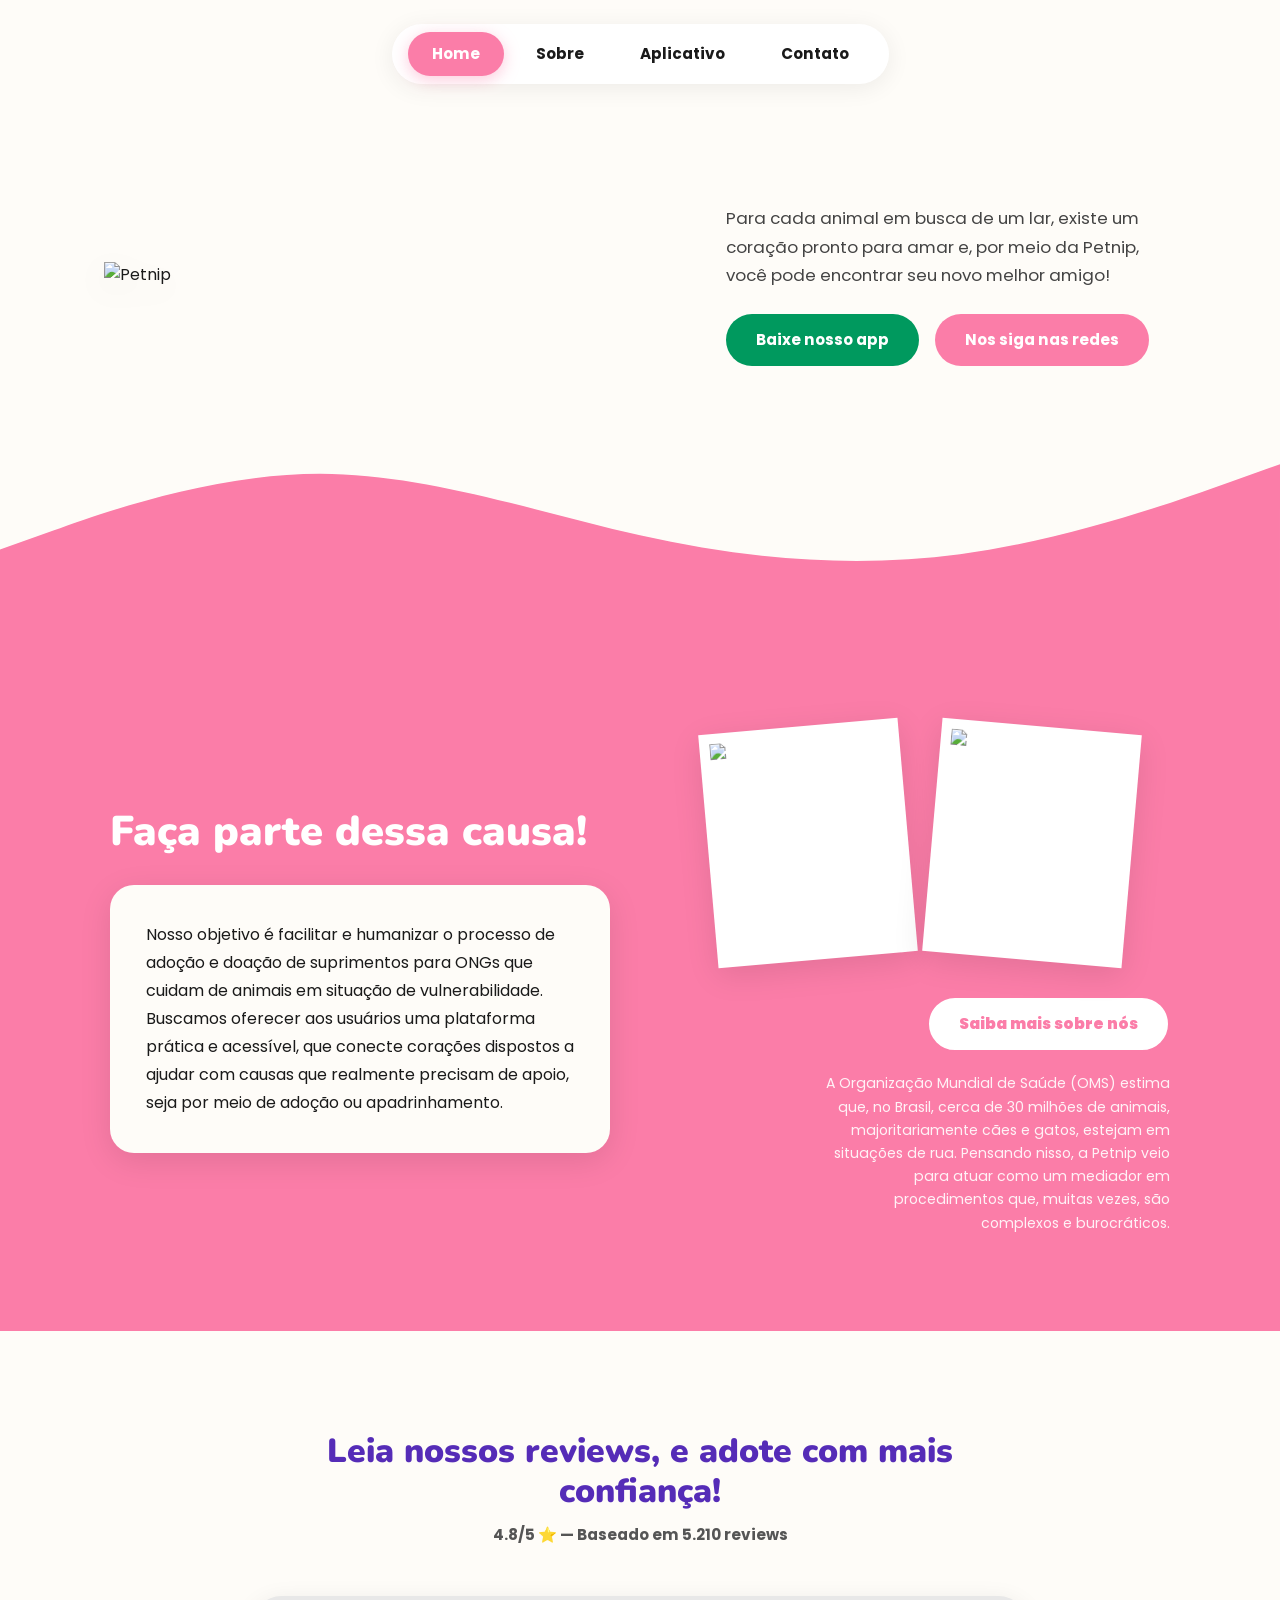
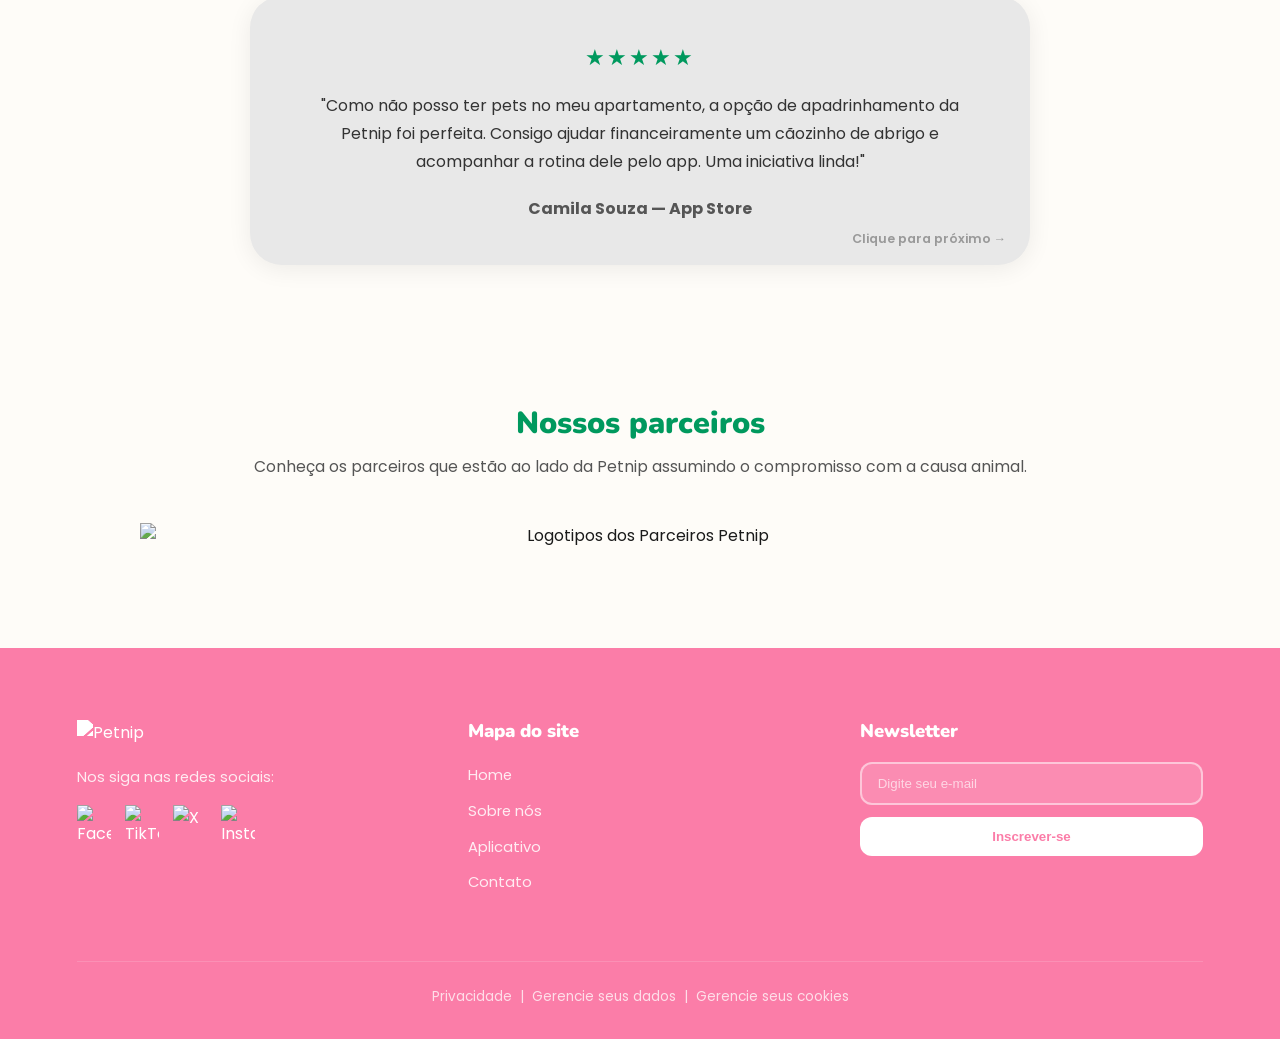
==== index.html @ f579c667 "Update index.html" ====
<!DOCTYPE html>
<html lang="pt-br">
<head>
    <meta charset="UTF-8">
    <meta name="viewport" content="width=device-width, initial-scale=1.0">
    <title>Petnip - Adoção & Apadrinhamento</title>
    <link rel="preconnect" href="https://fonts.googleapis.com">
    <link rel="preconnect" href="https://fonts.gstatic.com" crossorigin>
    <link href="https://fonts.googleapis.com/css2?family=Nunito:wght@400;700;900&family=Poppins:wght@300;400;600&display=swap" rel="stylesheet">
    <style>
        /* ===========================
           VARIÁVEIS E RESET
        =========================== */
        :root {
            --roxo: #552cb7;
            --rosa: #fb7da8;
            --amarelo: #ffc567;
            --azul: #058cd7;
            --verde: #00995e;
            --vermelho: #fd5a46;
            --off-white: #fefcf8; 
            --preto: #1a1a1a;
            --bege: #f5ede1;
            --card-cinza: #e8e8e8;

            --shadow-soft: 0 4px 24px rgba(0,0,0,0.07);
            --shadow-card: 0 8px 32px rgba(0,0,0,0.10);
            --shadow-hover: 0 16px 48px rgba(0,0,0,0.14);
            --shadow-plan: 0 8px 40px rgba(0,0,0,0.13);

            --transition: 0.3s cubic-bezier(0.4, 0, 0.2, 1);
        }

        *, *::before, *::after {
            margin: 0;
            padding: 0;
            box-sizing: border-box;
        }

        html { scroll-behavior: smooth; }

        body {
            font-family: 'Poppins', sans-serif;
            background-color: var(--off-white);
            color: var(--preto);
            overflow-x: hidden;
            line-height: 1.6;
        }

        h1, h2, h3 {
            font-family: 'Nunito', sans-serif;
            font-weight: 900;
            line-height: 1.2;
        }

        img { max-width: 100%; height: auto; }

        /* ===========================
           HEADER & NAVEGAÇÃO
        =========================== */
        header {
            background-color: transparent; 
            padding: 24px 24px;
            position: absolute; 
            width: 100%;
            top: 0;
            z-index: 1000;
        }

        nav {
            display: flex;
            justify-content: center;
            align-items: center;
            gap: 8px;
            flex-wrap: wrap;
            background: white;
            width: max-content;
            margin: 0 auto;
            padding: 8px 16px;
            border-radius: 50px;
            box-shadow: var(--shadow-soft);
        }

        nav a {
            text-decoration: none;
            color: var(--preto);
            font-weight: 700;
            font-size: 0.95rem;
            padding: 10px 24px;
            border-radius: 50px;
            transition: var(--transition);
        }

        nav a:hover {
            color: var(--rosa);
        }

        nav a.active {
            background-color: var(--rosa);
            color: white;
            box-shadow: 0 4px 16px rgba(251, 125, 168, 0.4);
        }

        /* ===========================
           TRANSIÇÕES DE PÁGINA (SPA)
        =========================== */
        section { display: none; opacity: 0; transform: translateY(14px); }
        section.active-page { display: block; animation: pageEnter 0.45s cubic-bezier(0.4, 0, 0.2, 1) forwards; }

        @keyframes pageEnter {
            from { opacity: 0; transform: translateY(14px); }
            to { opacity: 1; transform: translateY(0); }
        }

        /* ===========================
           BOTÕES
        =========================== */
        .btn {
            display: inline-flex;
            align-items: center;
            justify-content: center;
            padding: 14px 30px;
            border-radius: 50px;
            border: none;
            cursor: pointer;
            font-weight: 700;
            font-size: 0.95rem;
            transition: var(--transition);
            text-decoration: none;
            white-space: nowrap;
        }

        .btn-green { background-color: var(--verde); color: white; }
        .btn-green:hover { background-color: #007a4c; transform: translateY(-2px); box-shadow: 0 8px 20px rgba(0, 153, 94, 0.3); }

        .btn-pink { background-color: var(--rosa); color: white; }
        .btn-pink:hover { background-color: #f96899; transform: translateY(-2px); box-shadow: 0 8px 20px rgba(251, 125, 168, 0.3); }

        .btn-white { background-color: white; color: var(--rosa); border: 2px solid var(--rosa); }
        .btn-white:hover { background-color: var(--rosa); color: white; transform: translateY(-2px); box-shadow: 0 8px 20px rgba(251, 125, 168, 0.3); }

        /* ===========================
           HOME — HERO (NOVO LAYOUT)
        =========================== */
        .hero-home {
            background-color: var(--off-white);
            position: relative;
            padding-top: 160px; 
            min-height: 70vh; 
            padding-bottom: 220px; /* Respiro gigante para a onda não encostar no logo */
            display: flex;
            flex-direction: column;
            justify-content: center; /* Centraliza o conteúdo verticalmente */
            overflow: hidden;
        }

        .hero-container {
            max-width: 1200px;
            margin: 0 auto;
            padding: 0 5%;
            width: 100%;
            position: relative;
            z-index: 2;
        }

        .hero-top-split {
            display: flex;
            justify-content: space-between;
            align-items: center;
            gap: 40px;
            margin-bottom: 20px;
        }

        .hero-logo-large {
            width: 50%;
            max-width: 550px;
            filter: drop-shadow(0 10px 15px rgba(0,0,0,0.05));
        }

        .hero-text-box {
            width: 45%;
            max-width: 450px;
            padding-top: 20px;
        }

        .hero-text-box p {
            font-size: 1.05rem;
            margin-bottom: 24px;
            color: #444;
            line-height: 1.7;
            font-weight: 400;
        }

        .hero-btn-group {
            display: flex;
            gap: 16px;
            flex-wrap: wrap;
        }

        /* Onda Base Rosa ajustada */
        .hero-bottom-wave {
            position: absolute;
            bottom: -5px; /* Puxa um pouquinho pra baixo pra evitar linha branca */
            left: 0;
            width: 100%;
            height: 200px; /* Mais baixa que antes */
            background-image: url("data:image/svg+xml,%3Csvg viewBox='0 0 1440 320' xmlns='http://www.w3.org/2000/svg'%3E%3Cpath fill='%23fb7da8' d='M0,224L60,202.7C120,181,240,139,360,138.7C480,139,600,181,720,208C840,235,960,245,1080,229.3C1200,213,1320,171,1380,149.3L1440,128L1440,320L1380,320C1320,320,1200,320,1080,320C960,320,840,320,720,320C600,320,480,320,360,320C240,320,120,320,60,320L0,320Z'/%3E%3C/svg%3E");
            background-size: cover;
            background-position: center bottom;
            background-repeat: no-repeat;
            z-index: 1;
        }

        /* ===========================
           HOME — CAUSA
        =========================== */
        .cause {
            background-color: var(--rosa);
            padding: 96px 6%;
            display: flex;
            justify-content: center;
            gap: 60px;
            align-items: center;
            color: white;
            position: relative;
            z-index: 10;
        }
        .cause-content { flex: 1; max-width: 500px; }
        .cause h2 { font-size: 2.6rem; margin-bottom: 28px; }
        .mission-card { background-color: var(--off-white); color: var(--preto); padding: 36px; border-radius: 24px; box-shadow: var(--shadow-card); line-height: 1.75; transition: var(--transition); }
        .mission-card:hover { box-shadow: var(--shadow-hover); transform: translateY(-3px); }
        .cause-right { flex: 1; max-width: 500px; display: flex; flex-direction: column; align-items: center; gap: 36px; }
        .polaroid-gallery { display: flex; gap: 24px; }
        .polaroid { background: white; padding: 10px 10px 44px 10px; box-shadow: var(--shadow-card); transition: var(--transition); }
        .polaroid img { width: 180px; height: 180px; object-fit: cover; display: block; }
        .polaroid:nth-child(1) { transform: rotate(-5deg); }
        .polaroid:nth-child(2) { transform: rotate(5deg); }
        .polaroid:hover { box-shadow: var(--shadow-hover); z-index: 2; }
        .polaroid:nth-child(1):hover { transform: rotate(-2deg) scale(1.04); }
        .polaroid:nth-child(2):hover { transform: rotate(2deg) scale(1.04); }
        .cause-cta-area { text-align: right; width: 100%; }
        .cause-cta-area p { margin-top: 20px; font-size: 0.88rem; max-width: 350px; margin-left: auto; opacity: 0.9; line-height: 1.65; }
        .transition-bar { width: 100%; display: block; line-height: 0; background-color: var(--off-white); }

        /* ===========================
           HOME — REVIEWS & PARCEIROS
        =========================== */
        .reviews { background-color: var(--off-white); padding: 100px 6%; text-align: center; }
        .reviews h2 { color: var(--roxo); font-size: 2.1rem; max-width: 700px; margin: 0 auto; }
        .reviews .rating { font-weight: 700; margin-top: 12px; color: #555; font-size: 0.95rem; }
        .review-card { background-color: var(--card-cinza); max-width: 780px; margin: 48px auto 0; padding: 44px; border-radius: 32px; cursor: pointer; transition: var(--transition); box-shadow: var(--shadow-soft); position: relative; overflow: hidden; }
        .review-card::after { content: 'Clique para próximo →'; position: absolute; bottom: 16px; right: 24px; font-size: 0.78rem; color: #999; font-weight: 600; }
        .review-card:hover { transform: scale(1.025) translateY(-4px); box-shadow: var(--shadow-hover); background-color: #e0e0e0; }
        .stars { color: var(--verde); font-size: 1.4rem; margin-bottom: 16px; letter-spacing: 2px; }
        #review-text { font-size: 1rem; line-height: 1.75; color: #333; transition: opacity 0.3s ease; }
        #review-text.fade { opacity: 0; }
        
        .partners { background-color: var(--off-white); padding: 40px 6% 100px; max-width: 1200px; margin: 0 auto; text-align: center; }
        .partners h2 { color: var(--verde); margin-bottom: 12px; font-size: 1.9rem; }
        .partners > p { margin-bottom: 44px; color: #555; font-size: 0.98rem; }
        .partners img { width: 100%; max-width: 1000px; display: block; margin: 0 auto; filter: grayscale(20%); transition: var(--transition); }
        .partners img:hover { filter: grayscale(0%); }

        /* ===========================
           SOBRE NÓS
        =========================== */
        .sobre-hero { display: flex; min-height: 60vh; padding-top: 80px; }
        .sobre-left { flex: 1; background-color: var(--bege); display: flex; align-items: flex-end; justify-content: center; overflow: hidden; }
        .sobre-left img { width: 80%; max-width: 420px; display: block; transition: transform 0.6s var(--transition); filter: drop-shadow(0 15px 25px rgba(0,0,0,0.1)); }
        .sobre-left:hover img { transform: scale(1.03) translateY(-6px); }
        .sobre-right { flex: 1; background-color: var(--azul); color: white; padding: 80px 6%; display: flex; flex-direction: column; justify-content: center; gap: 20px; }
        .sobre-right .breadcrumb { font-size: 0.85rem; opacity: 0.75; letter-spacing: 0.04em; }
        .sobre-right h2 { font-size: 2.8rem; }
        .sobre-right p { font-size: 1rem; line-height: 1.75; opacity: 0.92; max-width: 500px; }
        .transition-pink-bar { background-color: var(--rosa); color: white; text-align: center; padding: 24px 20px; font-weight: 700; font-size: 1.15rem; }

        .plans-section { padding: 96px 6%; text-align: center; background-color: var(--off-white); }
        .plans-section h2 { color: var(--rosa); font-size: 2.5rem; margin-bottom: 16px; }
        .plans-section > p { max-width: 600px; margin: 0 auto 56px; color: #555; line-height: 1.7; }
        .plans-grid { display: flex; justify-content: center; gap: 24px; flex-wrap: wrap; }
        .plan-card { flex: 1; min-width: 280px; max-width: 340px; padding: 44px 32px; border-radius: 24px; color: white; text-align: left; box-shadow: var(--shadow-plan); transition: var(--transition); position: relative; overflow: hidden; }
        .plan-card::before { content: ''; position: absolute; top: -40px; right: -40px; width: 120px; height: 120px; border-radius: 50%; background: rgba(255,255,255,0.1); }
        .plan-card:hover { transform: translateY(-8px) scale(1.02); box-shadow: 0 20px 60px rgba(0,0,0,0.18); }
        .plan-card h3 { font-size: 1.7rem; margin-bottom: 16px; }
        .plan-card .price { font-size: 2.2rem; font-weight: 900; margin-bottom: 24px; }
        .plan-card .price small { font-size: 1rem; font-weight: 400; opacity: 0.8; }
        .plan-card ul { list-style: none; display: flex; flex-direction: column; gap: 10px; }
        .plan-card ul li { position: relative; padding-left: 20px; font-size: 0.93rem; opacity: 0.95; }
        .plan-card ul li::before { content: '•'; position: absolute; left: 0; font-size: 1.2rem; }
        .card-verde { background-color: var(--verde); } .card-rosa { background-color: var(--rosa); } .card-azul { background-color: var(--azul); }

        .app-section { background-color: var(--azul); padding: 100px 6%; display: flex; align-items: center; justify-content: center; gap: 60px; color: white; }
        .app-mockup { width: 38%; max-width: 380px; transition: var(--transition); }
        .app-mockup:hover { transform: scale(1.03) translateY(-6px); }
        .app-content { max-width: 500px; }
        .app-content h2 { font-size: 3.2rem; margin-bottom: 8px; }
        .app-content h3 { font-size: 1.8rem; margin-bottom: 24px; opacity: 0.9; }
        .app-content p { line-height: 1.75; opacity: 0.9; font-size: 0.97rem; }

        /* ===========================
           APLICATIVO 
        =========================== */
        .app-page-hero { position: relative; height: 60vh; padding-top: 80px; background-size: cover; background-position: center; display: flex; align-items: center; justify-content: flex-end; padding-right: 8%; overflow: hidden; }
        .app-page-hero::before { content: ''; position: absolute; inset: 0; background: linear-gradient(to left, rgba(0,0,0,0.55) 0%, rgba(0,0,0,0.1) 60%, transparent 100%); }
        .app-hero-overlay { color: white; max-width: 480px; text-align: right; position: relative; z-index: 2; }
        .app-hero-overlay h2 { font-size: 2.8rem; margin-bottom: 16px; text-shadow: 0 2px 12px rgba(0,0,0,0.3); }
        .app-hero-overlay p { line-height: 1.7; opacity: 0.95; font-size: 0.97rem; }
        .app-wave-transition { width: 100%; height: 90px; background-color: var(--verde); clip-path: ellipse(70% 100% at 50% 100%); margin-top: -88px; position: relative; z-index: 5; }
        
        .download-section { background-color: var(--verde); padding: 80px 6% 100px; color: white; }
        .download-content { max-width: 1200px; margin: 0 auto; }
        .download-content h2 { font-size: 2.4rem; margin-bottom: 12px; }
        .download-content > p { opacity: 0.9; font-size: 1rem; max-width: 500px; line-height: 1.7; }
        .download-btns { display: flex; gap: 20px; margin-top: 36px; flex-wrap: wrap; }
        .store-btn { display: inline-flex; align-items: center; gap: 12px; border: 2px solid rgba(255,255,255,0.8); padding: 16px 32px; border-radius: 16px; text-decoration: none; color: white; font-weight: 700; transition: var(--transition); background: rgba(255,255,255,0.08); font-size: 0.95rem; }
        .store-btn img { width: 28px; }
        .store-btn:hover { background: rgba(255,255,255,0.2); border-color: white; transform: translateY(-3px) scale(1.03); }

        /* ===========================
           CONTATO
        =========================== */
        .contato-social { padding: 140px 6% 80px; display: flex; align-items: flex-end; justify-content: center; gap: 60px; position: relative; }
        .social-text { max-width: 500px; }
        .social-text h2 { color: var(--roxo); font-size: 3rem; margin-bottom: 16px; }
        .social-text p { color: #555; line-height: 1.7; }
        .dog-img { width: 320px; max-width: 100%; transition: transform 0.6s cubic-bezier(0.4, 0, 0.2, 1); filter: drop-shadow(0 20px 30px rgba(0, 0, 0, 0.18)); position: relative; z-index: 2; transform-origin: bottom center; }
        .dog-img:hover { transform: scale(1.04) translateY(-6px); filter: drop-shadow(0 30px 40px rgba(0, 0, 0, 0.22)); }
        
        .social-central-btns { display: flex; justify-content: center; gap: 20px; padding: 40px 0; background-color: var(--off-white); flex-wrap: wrap; }
        .social-box { background-color: var(--roxo); width: 58px; height: 58px; border-radius: 16px; display: flex; align-items: center; justify-content: center; transition: var(--transition); cursor: pointer; box-shadow: 0 4px 14px rgba(85, 44, 183, 0.25); }
        .social-box:hover { transform: translateY(-6px) scale(1.08); background-color: #6a3fd4; box-shadow: 0 10px 28px rgba(85, 44, 183, 0.4); }
        .social-box img { width: 28px; }

        .form-section { padding: 80px 6% 100px; display: flex; justify-content: center; }
        .form-card { background-color: var(--rosa); padding: 56px; border-radius: 40px; width: 100%; max-width: 880px; color: white; box-shadow: var(--shadow-plan); }
        .form-card h2 { font-size: 2.4rem; margin-bottom: 44px; }
        .contact-form { display: grid; grid-template-columns: 1fr 1fr; gap: 20px; }
        .full-width { grid-column: span 2; }
        .contact-form input, .contact-form textarea { background-color: rgba(255,255,255,0.92); border: 2px solid transparent; padding: 15px 18px; border-radius: 14px; font-family: inherit; font-size: 0.93rem; width: 100%; transition: var(--transition); outline: none; }
        .contact-form input:focus, .contact-form textarea:focus { border-color: white; background-color: white; box-shadow: 0 0 0 4px rgba(255,255,255,0.2); }
        .contact-form textarea { height: 150px; resize: none; }
        .submit-btn { grid-column: span 2; justify-self: center; background-color: white; color: var(--rosa); border: none; padding: 15px 64px; border-radius: 50px; font-weight: 900; cursor: pointer; font-size: 1.05rem; margin-top: 12px; transition: var(--transition); }
        .submit-btn:hover { background-color: var(--preto); color: white; transform: translateY(-3px); }

        /* ===========================
           FOOTER
        =========================== */
        footer { background-color: var(--rosa); color: white; padding: 72px 6% 32px; }
        .footer-grid { display: grid; grid-template-columns: repeat(auto-fit, minmax(230px, 1fr)); gap: 48px; max-width: 1200px; margin: 0 auto 56px; }
        .footer-logo { width: 140px; margin-bottom: 20px; filter: brightness(0) invert(1); } 
        .footer-col > p { font-size: 0.9rem; opacity: 0.85; }
        .social-icons { display: flex; gap: 14px; margin-top: 16px; }
        .social-icons img { width: 34px; transition: var(--transition); cursor: pointer; }
        .social-icons img:hover { transform: translateY(-3px) scale(1.1); }
        .footer-col h3 { margin-bottom: 20px; font-size: 1.15rem; }
        .footer-col ul { list-style: none; }
        .footer-col a { color: white; text-decoration: none; font-size: 0.92rem; opacity: 0.85; transition: var(--transition); display: inline-block; margin-bottom: 10px;}
        .footer-col a:hover { opacity: 1; transform: translateX(4px); }
        .newsletter-form { display: flex; flex-direction: column; gap: 12px; }
        .newsletter-form input { background: rgba(255,255,255,0.12); border: 2px solid rgba(255,255,255,0.5); padding: 12px 16px; border-radius: 12px; color: white; outline: none; }
        .newsletter-form input::placeholder { color: rgba(255,255,255,0.65); }
        .newsletter-btn { background: white; color: var(--rosa); border: none; padding: 12px 24px; border-radius: 12px; font-weight: 700; cursor: pointer; }
        .footer-bottom { text-align: center; border-top: 1px solid rgba(255,255,255,0.2); padding-top: 24px; font-size: 0.85rem; opacity: 0.75; }

        /* ===========================
           RESPONSIVIDADE
        =========================== */
        @media (max-width: 900px) {
            .hero-top-split { flex-direction: column; text-align: center; justify-content: center; gap: 20px;}
            .hero-logo-large { width: 80%; max-width: 400px; }
            .hero-text-box { width: 100%; max-width: 100%; }
            .hero-btn-group { justify-content: center; }
            
            .cause { flex-direction: column; gap: 48px; }
            .cause-content, .cause-right { max-width: 100%; text-align: center;}
            .cause-cta-area { text-align: center; }
            .cause-cta-area p { margin: 12px auto 0; }
            .sobre-hero { flex-direction: column; }
            .app-section { flex-direction: column; text-align: center; gap: 40px; }
            .app-mockup { width: 60%; }
        }

        @media (max-width: 768px) {
            header { padding: 16px; position: static; background: var(--off-white); }
            nav { width: 100%; border-radius: 16px; gap: 4px; padding: 12px; box-shadow: none;}
            nav a { padding: 8px 12px; font-size: 0.85rem; }
            
            .hero-home { padding-top: 40px; min-height: 50vh; padding-bottom: 150px; }

            .polaroid img { width: 140px; height: 140px; }
            .review-card { padding: 32px 24px; }
            .app-page-hero { height: 50vh; justify-content: center; padding: 0 5%;}
            .app-hero-overlay { text-align: center; }
            .contato-social { flex-direction: column; text-align: center; align-items: center; padding: 64px 6% 48px; }
            .contact-form { grid-template-columns: 1fr; }
            .contact-form .full-width { grid-column: span 1; }
            .submit-btn { grid-column: span 1; width: 100%; }
            .download-btns { flex-direction: column; align-items: center; }
        }
    </style>
</head>
<body>

    <header>
        <nav id="main-nav">
            <a href="#home" class="active" onclick="showPage('home')">Home</a>
            <a href="#sobre" onclick="showPage('sobre')">Sobre</a>
            <a href="#aplicativo" onclick="showPage('aplicativo')">Aplicativo</a>
            <a href="#contato" onclick="showPage('contato')">Contato</a>
        </nav>
    </header>

    <section id="home" class="active-page">

        <div class="hero-home">
            <div class="hero-container">
                <div class="hero-top-split">
                    <img src="https://raw.githubusercontent.com/nckmacdodmd-gif/petnip/1d5665b10e3701b7bbd1a2eb0a6791cc6a5acb4c/Imagens%20Homepage/Logo%20principal.svg" alt="Petnip" class="hero-logo-large">
                    
                    <div class="hero-text-box">
                        <p>Para cada animal em busca de um lar, existe um coração pronto para amar e, por meio da Petnip, você pode encontrar seu novo melhor amigo!</p>
                        <div class="hero-btn-group">
                            <a href="#aplicativo" onclick="showPage('aplicativo')" class="btn btn-green">Baixe nosso app</a>
                            <a href="#contato" onclick="showPage('contato')" class="btn btn-pink">Nos siga nas redes</a>
                        </div>
                    </div>
                </div>
            </div>
            
            <div class="hero-bottom-wave"></div>
        </div>

        <div class="cause">
            <div class="cause-content">
                <h2>Faça parte dessa causa!</h2>
                <div class="mission-card">
                    <p>Nosso objetivo é facilitar e humanizar o processo de adoção e doação de suprimentos para ONGs que cuidam de animais em situação de vulnerabilidade. Buscamos oferecer aos usuários uma plataforma prática e acessível, que conecte corações dispostos a ajudar com causas que realmente precisam de apoio, seja por meio de adoção ou apadrinhamento.</p>
                </div>
            </div>
            <div class="cause-right">
                <div class="polaroid-gallery">
                    <div class="polaroid"><img src="https://raw.githubusercontent.com/nckmacdodmd-gif/petnip/ac9fdbb9e31c8f2131e5999077cb90ffa524a75a/Imagens%20Homepage/Foto%20polaroid%20cachorro.jpg" alt="Cachorro" loading="lazy"></div>
                    <div class="polaroid"><img src="https://raw.githubusercontent.com/nckmacdodmd-gif/petnip/ac9fdbb9e31c8f2131e5999077cb90ffa524a75a/Imagens%20Homepage/Foto%20polaroid%20gato.jpg" alt="Gato" loading="lazy"></div>
                </div>
                <div class="cause-cta-area">
                    <a href="#sobre" onclick="showPage('sobre')" class="btn btn-white" style="font-weight: 900;">Saiba mais sobre nós</a>
                    <p>A Organização Mundial de Saúde (OMS) estima que, no Brasil, cerca de 30 milhões de animais, majoritariamente cães e gatos, estejam em situações de rua. Pensando nisso, a Petnip veio para atuar como um mediador em procedimentos que, muitas vezes, são complexos e burocráticos.</p>
                </div>
            </div>
        </div>

        <img src="https://raw.githubusercontent.com/nckmacdodmd-gif/petnip/071b4d7e20b478d3194f00799c8abe6aac833512/%C3%8Dcones/Faixa%20de%20transi%C3%A7%C3%A3o.svg" alt="" role="presentation" class="transition-bar" loading="lazy">

        <div class="reviews">
            <h2>Leia nossos reviews, e adote com mais confiança!</h2>
            <p class="rating">4.8/5 ⭐ — Baseado em 5.210 reviews</p>
            <div class="review-card" onclick="nextReview()" role="button" aria-label="Ver próximo review">
                <div class="stars">★★★★★</div>
                <p id="review-text">"Como não posso ter pets no meu apartamento, a opção de apadrinhamento da Petnip foi perfeita. Consigo ajudar financeiramente um cãozinho de abrigo e acompanhar a rotina dele pelo app. Uma iniciativa linda!"</p>
                <p style="margin-top: 20px; font-weight: 700; color: #555;"><span id="review-author">Camila Souza</span> — App Store</p>
            </div>
        </div>

        <div class="partners">
            <h2>Nossos parceiros</h2>
            <p>Conheça os parceiros que estão ao lado da Petnip assumindo o compromisso com a causa animal.</p>
            <img src="https://raw.githubusercontent.com/nckmacdodmd-gif/petnip/ac9fdbb9e31c8f2131e5999077cb90ffa524a75a/Imagens%20Homepage/Parcerias.png" alt="Logotipos dos Parceiros Petnip" loading="lazy">
        </div>

    </section>

    <section id="sobre">

        <div class="sobre-hero">
            <div class="sobre-left">
                <img src="https://raw.githubusercontent.com/nckmacdodmd-gif/petnip/4a736eae486d19f6e259616229950bd2346a685b/Imagens%20P%C3%A1gina%20Sobre/Coelhinho%20de%20%C3%B3culos.png" alt="Coelhinho com óculos" loading="lazy">
            </div>
            <div class="sobre-right">
                <p class="breadcrumb">Home › Sobre</p>
                <h2>Adoção e apadrinhamento de pets!</h2>
                <p>Encontre seu novo melhor amigo de forma fácil, segura e responsável. No nosso aplicativo, você pode encontrar uma seleção variada de pets, consultar ONGs e serviços veterinários parceiros, ou até mesmo cadastrar um amiguinho para doação. Tudo isso, em um único lugar.</p>
            </div>
        </div>

        <div class="transition-pink-bar">
            Baixe agora e faça parte dessa causa!
        </div>

        <div class="plans-section">
            <h2>Nossos planos</h2>
            <p>Conheça os planos de apadrinhamento que oferecemos no nosso aplicativo. Os valores arrecadados são destinados aos pets e à manutenção da plataforma.</p>
            <div class="plans-grid">
                <div class="plan-card card-verde">
                    <h3>Plano A</h3>
                    <div class="price">R$ 10 <small>/ mês</small></div>
                    <ul>
                        <li>Certificado digital de padrinho</li>
                        <li>Nome listado no perfil do pet</li>
                        <li>Atualizações por e-mail</li>
                    </ul>
                </div>
                <div class="plan-card card-rosa">
                    <h3>Plano B</h3>
                    <div class="price">R$ 30 <small>/ mês</small></div>
                    <ul>
                        <li>Tudo do Plano A</li>
                        <li>Relatório mensal com fotos do animal</li>
                    </ul>
                </div>
                <div class="plan-card card-azul">
                    <h3>Plano C</h3>
                    <div class="price">R$ 50 <small>/ mês</small></div>
                    <ul>
                        <li>Tudo do Plano A e B</li>
                        <li>Acompanhamento da saúde (vacinas e check-ups)</li>
                    </ul>
                </div>
            </div>
        </div>

        <div class="app-section">
            <img src="https://raw.githubusercontent.com/nckmacdodmd-gif/petnip/4a736eae486d19f6e259616229950bd2346a685b/Imagens%20P%C3%A1gina%20Sobre/Mockup%20celular.png" alt="Mockup do App Petnip" class="app-mockup" loading="lazy">
            <div class="app-content">
                <h2>Tá na mão!</h2>
                <h3>Adote, Apadrinhe & Divulgue!</h3>
                <a href="#aplicativo" onclick="showPage('aplicativo')" class="btn btn-pink" style="margin-bottom: 24px;">Baixe nosso app</a>
                <p>A Petnip te conecta a uma comunidade de animais que precisam de um lar recheado de amor — você pode explorar por localização, raça, porte, e muito mais. E, com nossos planos de apadrinhamento, você também pode contribuir com alimentos, vacinas e cuidados especiais!</p>
            </div>
        </div>

    </section>

    <section id="aplicativo">

        <div class="app-page-hero" style="background-image: url('https://raw.githubusercontent.com/nckmacdodmd-gif/petnip/b226c76e2947006a908c4d46799af900ef173b65/Imagens%20P%C3%A1gina%20Aplicativo/Mulher%20com%20o%20doguinho.jpg');">
            <div class="app-hero-overlay">
                <h2>Participe da comunidade!</h2>
                <p>Nos orgulhamos de já termos contribuído para mais de 3.000 finais felizes, unindo pets que precisavam de uma segunda chance com pessoas dispostas a oferecer uma nova vida.</p>
            </div>
        </div>

        <div class="app-wave-transition"></div>

        <div class="download-section">
            <div class="download-content">
                <h2>Adote, apadrinhe e divulgue</h2>
                <p>Junte-se aos milhares de usuários em todo o Brasil que contam com o app da Petnip para facilitar o dia a dia.</p>
                <div class="download-btns">
                    <a href="#" class="store-btn">
                        <img src="https://raw.githubusercontent.com/nckmacdodmd-gif/petnip/b226c76e2947006a908c4d46799af900ef173b65/%C3%8Dcones/%C3%8Dcone%20Apple%20Store.svg" alt="Apple Store">
                        Disponível na App Store
                    </a>
                    <a href="#" class="store-btn">
                        <img src="https://raw.githubusercontent.com/nckmacdodmd-gif/petnip/b226c76e2947006a908c4d46799af900ef173b65/%C3%8Dcones/%C3%8Dcone%20Google%20Play.svg" alt="Google Play">
                        Disponível no Google Play
                    </a>
                </div>
            </div>
        </div>

    </section>

    <section id="contato">

        <div class="contato-social">
            <div class="social-text">
                <h2>Nos siga nas redes!</h2>
                <p>Fique por dentro das novidades, dicas de cuidados e faça parte da comunidade mais fofa da internet!</p>
            </div>
            <img src="https://raw.githubusercontent.com/nckmacdodmd-gif/petnip/b226c76e2947006a908c4d46799af900ef173b65/Imagens%20P%C3%A1gina%20Contato/Buldogue%20tchutchuco.png" alt="Bulldog fofo" class="dog-img" loading="lazy">
        </div>

        <img src="https://raw.githubusercontent.com/nckmacdodmd-gif/petnip/071b4d7e20b478d3194f00799c8abe6aac833512/%C3%8Dcones/Faixa%20de%20transi%C3%A7%C3%A3o.svg" alt="" role="presentation" class="transition-bar" style="margin-bottom: 40px;" loading="lazy">

        <div class="social-central-btns">
            <div class="social-box" role="link" aria-label="Facebook" tabindex="0"><img src="https://raw.githubusercontent.com/nckmacdodmd-gif/petnip/071b4d7e20b478d3194f00799c8abe6aac833512/%C3%8Dcones/%C3%8Dcone%20Facebook.svg" alt="Facebook"></div>
            <div class="social-box" role="link" aria-label="TikTok" tabindex="0"><img src="https://raw.githubusercontent.com/nckmacdodmd-gif/petnip/071b4d7e20b478d3194f00799c8abe6aac833512/%C3%8Dcones/%C3%8Dcone%20Tiktok.svg" alt="TikTok"></div>
            <div class="social-box" role="link" aria-label="X (Twitter)" tabindex="0"><img src="https://raw.githubusercontent.com/nckmacdodmd-gif/petnip/071b4d7e20b478d3194f00799c8abe6aac833512/%C3%8Dcones/%C3%8Dcone%20X.svg" alt="X"></div>
            <div class="social-box" role="link" aria-label="Instagram" tabindex="0"><img src="https://raw.githubusercontent.com/nckmacdodmd-gif/petnip/071b4d7e20b478d3194f00799c8abe6aac833512/%C3%8Dcones/%C3%8Dcone%20Instagram.svg" alt="Instagram"></div>
        </div>

        <div class="form-section">
            <div class="form-card">
                <h2>Precisa de ajuda?</h2>
                <form class="contact-form" onsubmit="return false;">
                    <input type="text" placeholder="Nome e Sobrenome" autocomplete="name">
                    <input type="tel" placeholder="Número de Telefone" autocomplete="tel">
                    <input type="email" placeholder="E-mail" class="full-width" autocomplete="email">
                    <input type="text" placeholder="Assunto" class="full-width">
                    <textarea placeholder="Escreva sua mensagem" class="full-width" aria-label="Mensagem"></textarea>
                    <button type="submit" class="submit-btn">Enviar</button>
                </form>
            </div>
        </div>

    </section>

    <footer>
        <div class="footer-grid">
            <div class="footer-col">
                <img src="https://raw.githubusercontent.com/nckmacdodmd-gif/petnip/a46705644f824f8cd536a26bb03eed9fff0d0b18/Imagens%20Homepage/Logo%20off-white.svg" alt="Petnip" class="footer-logo" loading="lazy">
                <p>Nos siga nas redes sociais:</p>
                <div class="social-icons">
                    <img src="https://raw.githubusercontent.com/nckmacdodmd-gif/petnip/b226c76e2947006a908c4d46799af900ef173b65/%C3%8Dcones/%C3%8Dcone%20Facebook.svg" alt="Facebook" loading="lazy">
                    <img src="https://raw.githubusercontent.com/nckmacdodmd-gif/petnip/b226c76e2947006a908c4d46799af900ef173b65/%C3%8Dcones/%C3%8Dcone%20Tiktok.svg" alt="TikTok" loading="lazy">
                    <img src="https://raw.githubusercontent.com/nckmacdodmd-gif/petnip/b226c76e2947006a908c4d46799af900ef173b65/%C3%8Dcones/%C3%8Dcone%20X.svg" alt="X" loading="lazy">
                    <img src="https://raw.githubusercontent.com/nckmacdodmd-gif/petnip/b226c76e2947006a908c4d46799af900ef173b65/%C3%8Dcones/%C3%8Dcone%20Instagram.svg" alt="Instagram" loading="lazy">
                </div>
            </div>
            <div class="footer-col">
                <h3>Mapa do site</h3>
                <ul>
                    <li><a href="#home" onclick="showPage('home')">Home</a></li>
                    <li><a href="#sobre" onclick="showPage('sobre')">Sobre nós</a></li>
                    <li><a href="#aplicativo" onclick="showPage('aplicativo')">Aplicativo</a></li>
                    <li><a href="#contato" onclick="showPage('contato')">Contato</a></li>
                </ul>
            </div>
            <div class="footer-col">
                <h3>Newsletter</h3>
                <form class="newsletter-form" onsubmit="return false;">
                    <input type="email" placeholder="Digite seu e-mail" autocomplete="email">
                    <button type="submit" class="newsletter-btn">Inscrever-se</button>
                </form>
            </div>
        </div>
        <div class="footer-bottom">
            Privacidade &nbsp;|&nbsp; Gerencie seus dados &nbsp;|&nbsp; Gerencie seus cookies
        </div>
    </footer>

    <script>
        function showPage(pageId) {
            document.querySelectorAll('nav a').forEach(link => {
                link.classList.toggle('active', link.getAttribute('href') === '#' + pageId);
            });

            const current = document.querySelector('section.active-page');
            const next    = document.getElementById(pageId);

            if (current && current !== next) {
                current.style.transition = 'opacity 0.18s ease';
                current.style.opacity = '0';
                setTimeout(() => {
                    current.classList.remove('active-page');
                    current.style.opacity = '';
                    current.style.transition = '';
                    next.classList.add('active-page');
                    window.scrollTo({ top: 0, behavior: 'instant' });
                }, 180);
            } else if (!current) {
                next.classList.add('active-page');
                window.scrollTo({ top: 0, behavior: 'instant' });
            }
        }

        const reviews = [
            { text: '"Como não posso ter pets no meu apartamento, a opção de apadrinhamento da Petnip foi perfeita. Consigo ajudar financeiramente um cãozinho de abrigo e acompanhar a rotina dele pelo app. Uma iniciativa linda!"', author: "Camila Souza" },
            { text: '"Adotei o Thor através do app e foi a melhor decisão da minha vida. O processo foi super transparente e o suporte da Petnip foi incrível!"', author: "Marcos Oliveira" },
            { text: '"Plataforma moderna e fácil de usar. Os perfis dos pets são muito detalhados, o que ajuda muito a encontrar um companheiro compatível."', author: "Julia Mendes" }
        ];

        let currentReview = 0;

        function nextReview() {
            const textEl   = document.getElementById('review-text');
            const authorEl = document.getElementById('review-author');

            textEl.classList.add('fade');
            setTimeout(() => {
                currentReview = (currentReview + 1) % reviews.length;
                textEl.innerText   = reviews[currentReview].text;
                authorEl.innerText = reviews[currentReview].author;
                textEl.classList.remove('fade');
            }, 280);
        }
    </script>
</body>
</html>
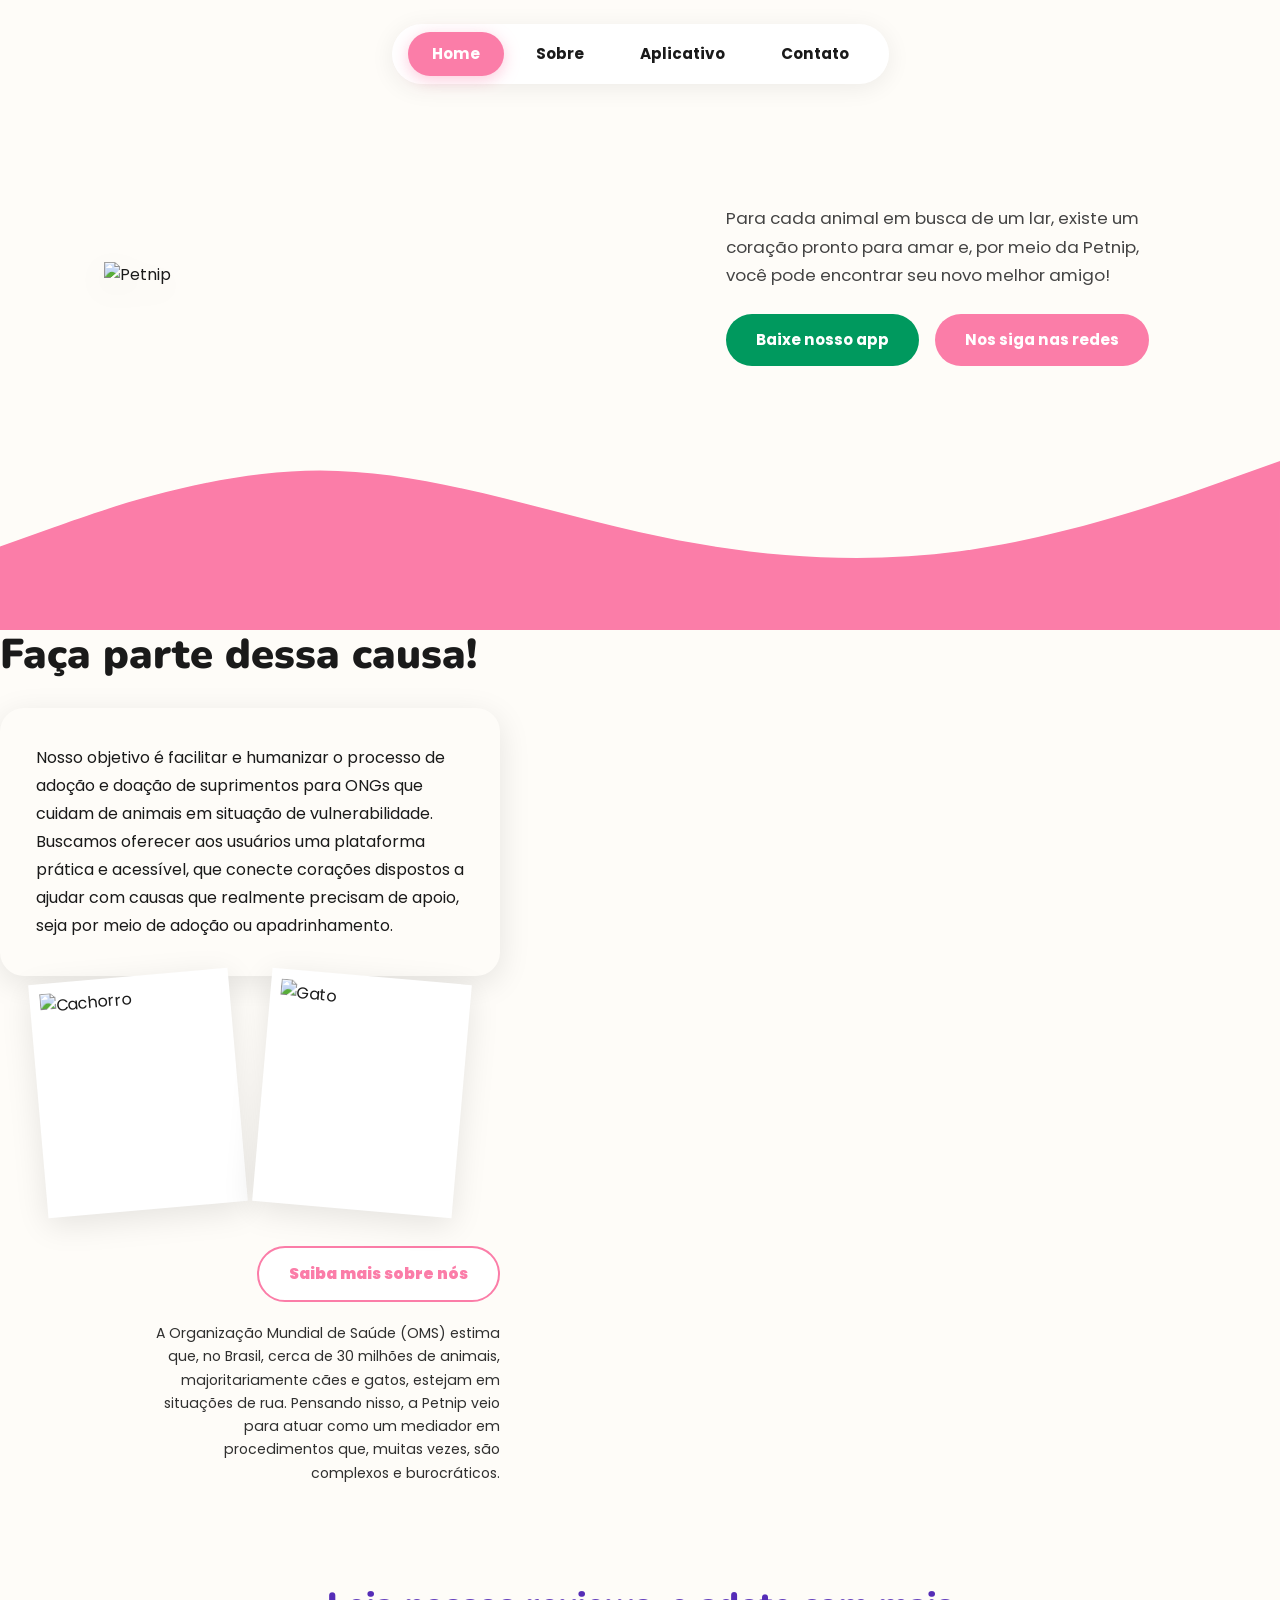
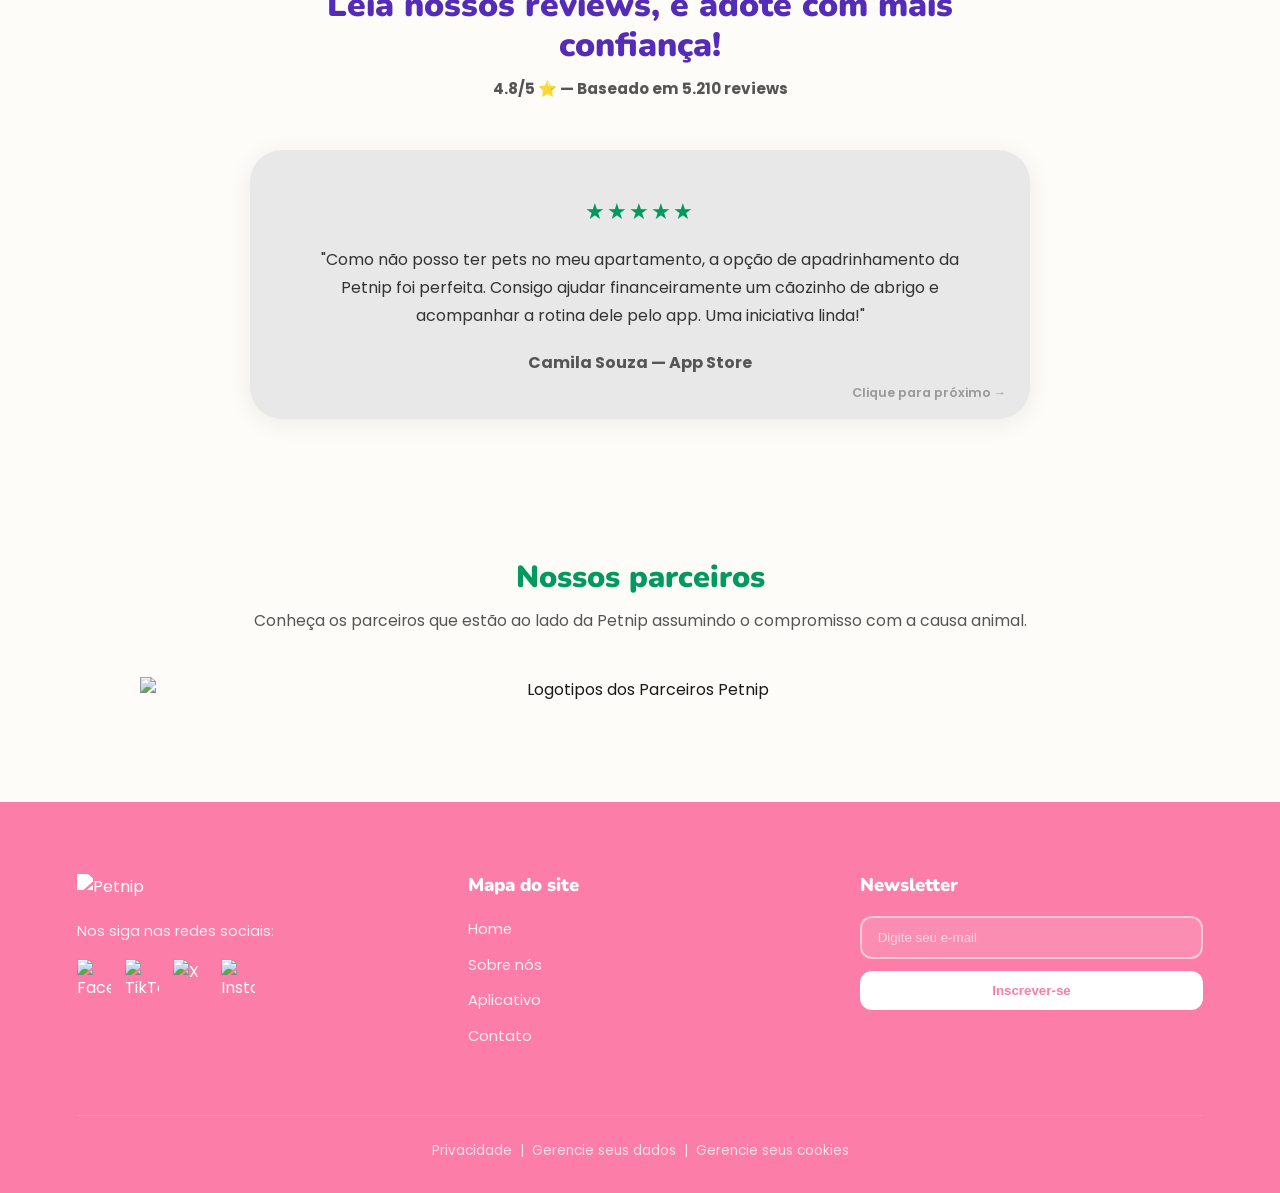
==== commit d5c3ef54: "Update index.html" ====
--- a/index.html
+++ b/index.html
@@ -200,15 +200,17 @@
         /* Onda Base Rosa ajustada */
         .hero-bottom-wave {
             position: absolute;
-            bottom: -5px; /* Puxa um pouquinho pra baixo pra evitar linha branca */
+            bottom: -2px; /* Reduzido um pouco para manter alinhado sem quebrar */
             left: 0;
             width: 100%;
-            height: 200px; /* Mais baixa que antes */
+            height: 22vw; /* Substitui os 200px por uma altura proporcional à largura */
+            min-height: 150px; /* Garante que a onda não suma no celular */
             background-image: url("data:image/svg+xml,%3Csvg viewBox='0 0 1440 320' xmlns='http://www.w3.org/2000/svg'%3E%3Cpath fill='%23fb7da8' d='M0,224L60,202.7C120,181,240,139,360,138.7C480,139,600,181,720,208C840,235,960,245,1080,229.3C1200,213,1320,171,1380,149.3L1440,128L1440,320L1380,320C1320,320,1200,320,1080,320C960,320,840,320,720,320C600,320,480,320,360,320C240,320,120,320,60,320L0,320Z'/%3E%3C/svg%3E");
-            background-size: cover;
+            background-size: 100% auto; /* Faz a imagem esticar ocupando a largura toda, mas mantendo a proporção do topo */
             background-position: center bottom;
             background-repeat: no-repeat;
             z-index: 1;
+        }
         }
 
         /* ===========================
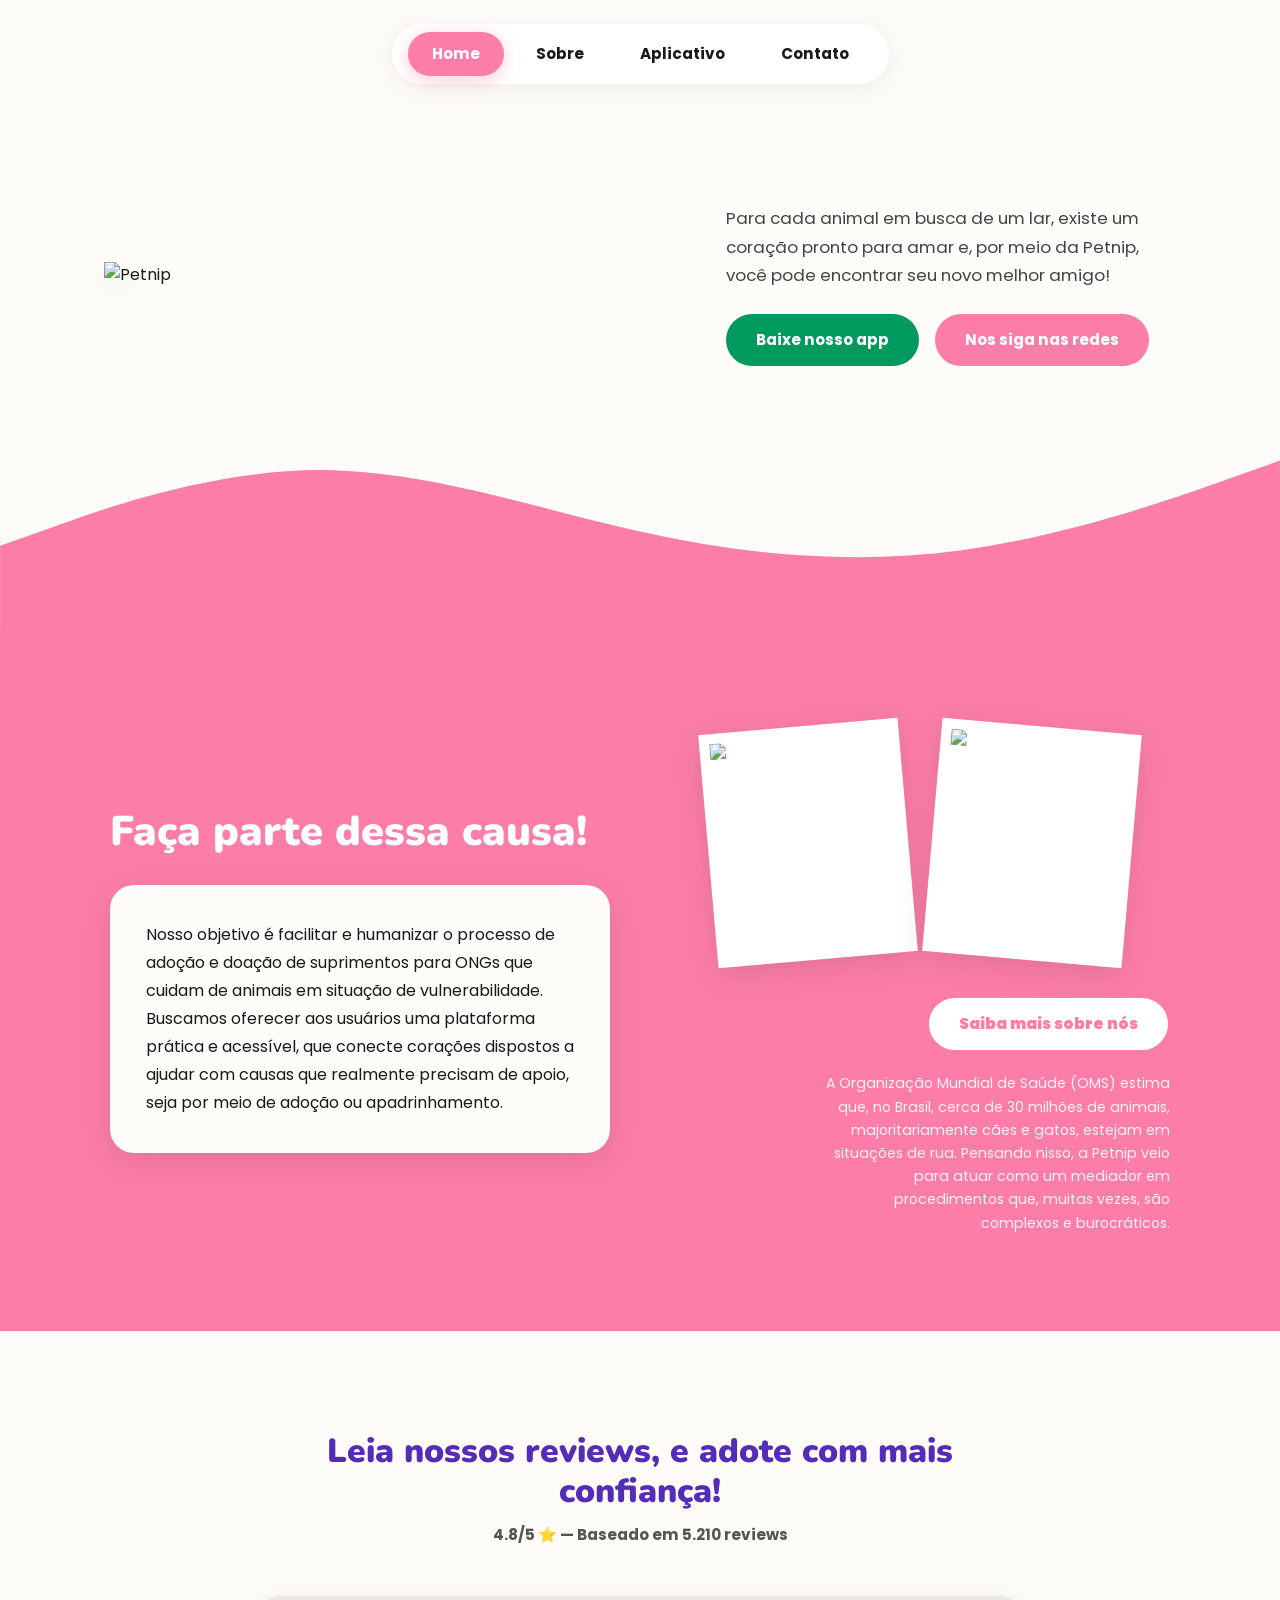
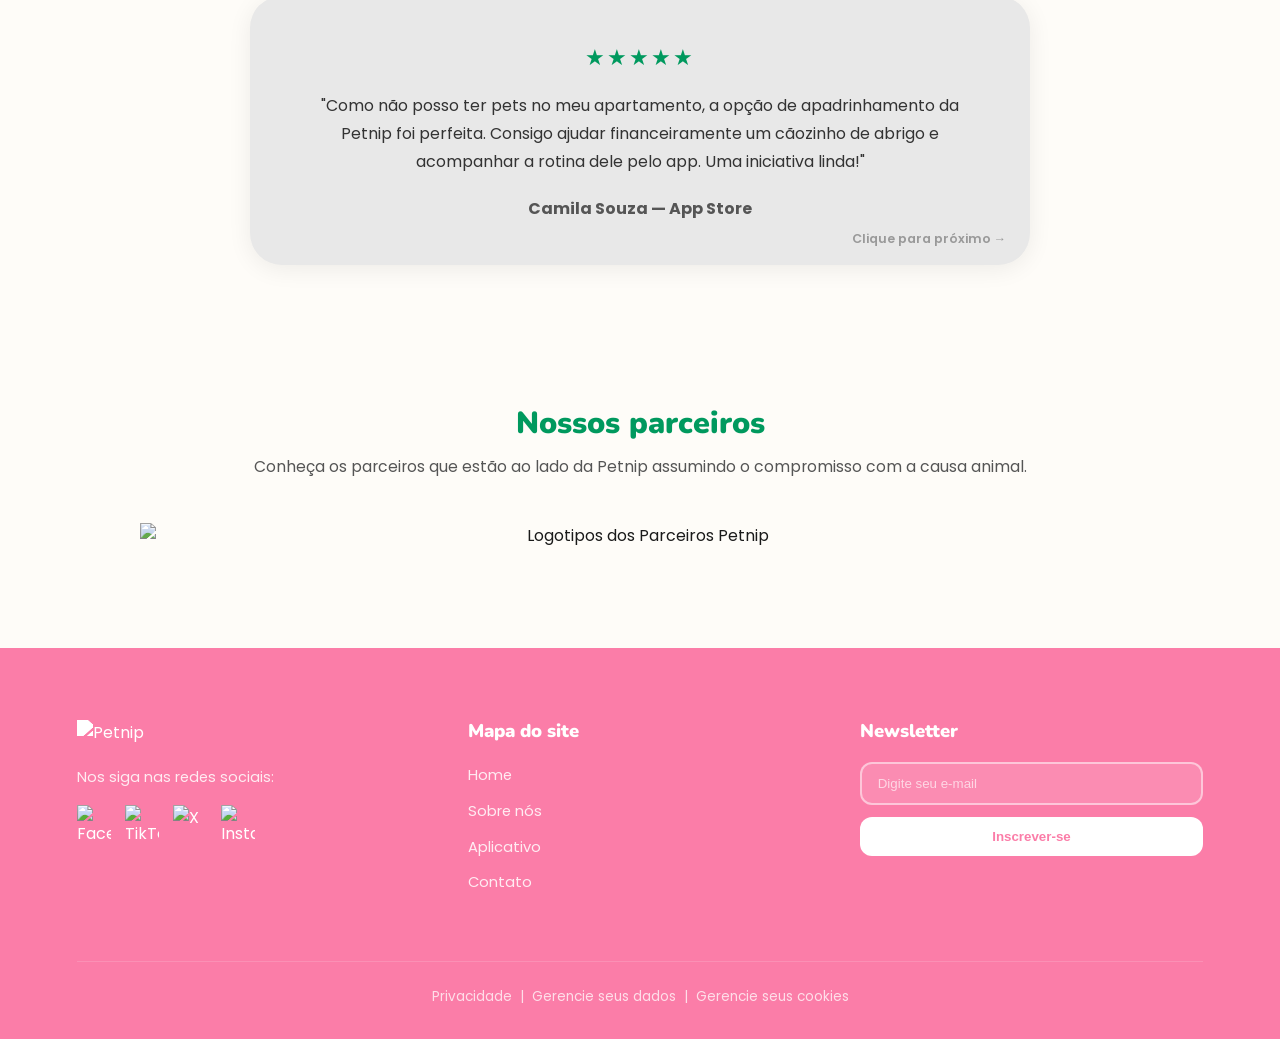
==== commit edf4f801: "Update index.html" ====
--- a/index.html
+++ b/index.html
@@ -197,20 +197,19 @@
             flex-wrap: wrap;
         }
 
-        /* Onda Base Rosa ajustada */
+        /* Onda Base Rosa ajustada perfeitamente */
         .hero-bottom-wave {
             position: absolute;
-            bottom: -2px; /* Reduzido um pouco para manter alinhado sem quebrar */
+            bottom: -1px; /* Evita fresta sub-pixel */
             left: 0;
             width: 100%;
-            height: 22vw; /* Substitui os 200px por uma altura proporcional à largura */
-            min-height: 150px; /* Garante que a onda não suma no celular */
+            height: 22.22vw; /* Proporção exata do viewbox 320/1440 */
+            min-height: 100px;
             background-image: url("data:image/svg+xml,%3Csvg viewBox='0 0 1440 320' xmlns='http://www.w3.org/2000/svg'%3E%3Cpath fill='%23fb7da8' d='M0,224L60,202.7C120,181,240,139,360,138.7C480,139,600,181,720,208C840,235,960,245,1080,229.3C1200,213,1320,171,1380,149.3L1440,128L1440,320L1380,320C1320,320,1200,320,1080,320C960,320,840,320,720,320C600,320,480,320,360,320C240,320,120,320,60,320L0,320Z'/%3E%3C/svg%3E");
-            background-size: 100% auto; /* Faz a imagem esticar ocupando a largura toda, mas mantendo a proporção do topo */
-            background-position: center bottom;
+            background-size: 100% 100%; /* Força o preenchimento exato da largura e altura sem cortes */
+            background-position: bottom left;
             background-repeat: no-repeat;
             z-index: 1;
-        }
         }
 
         /* ===========================
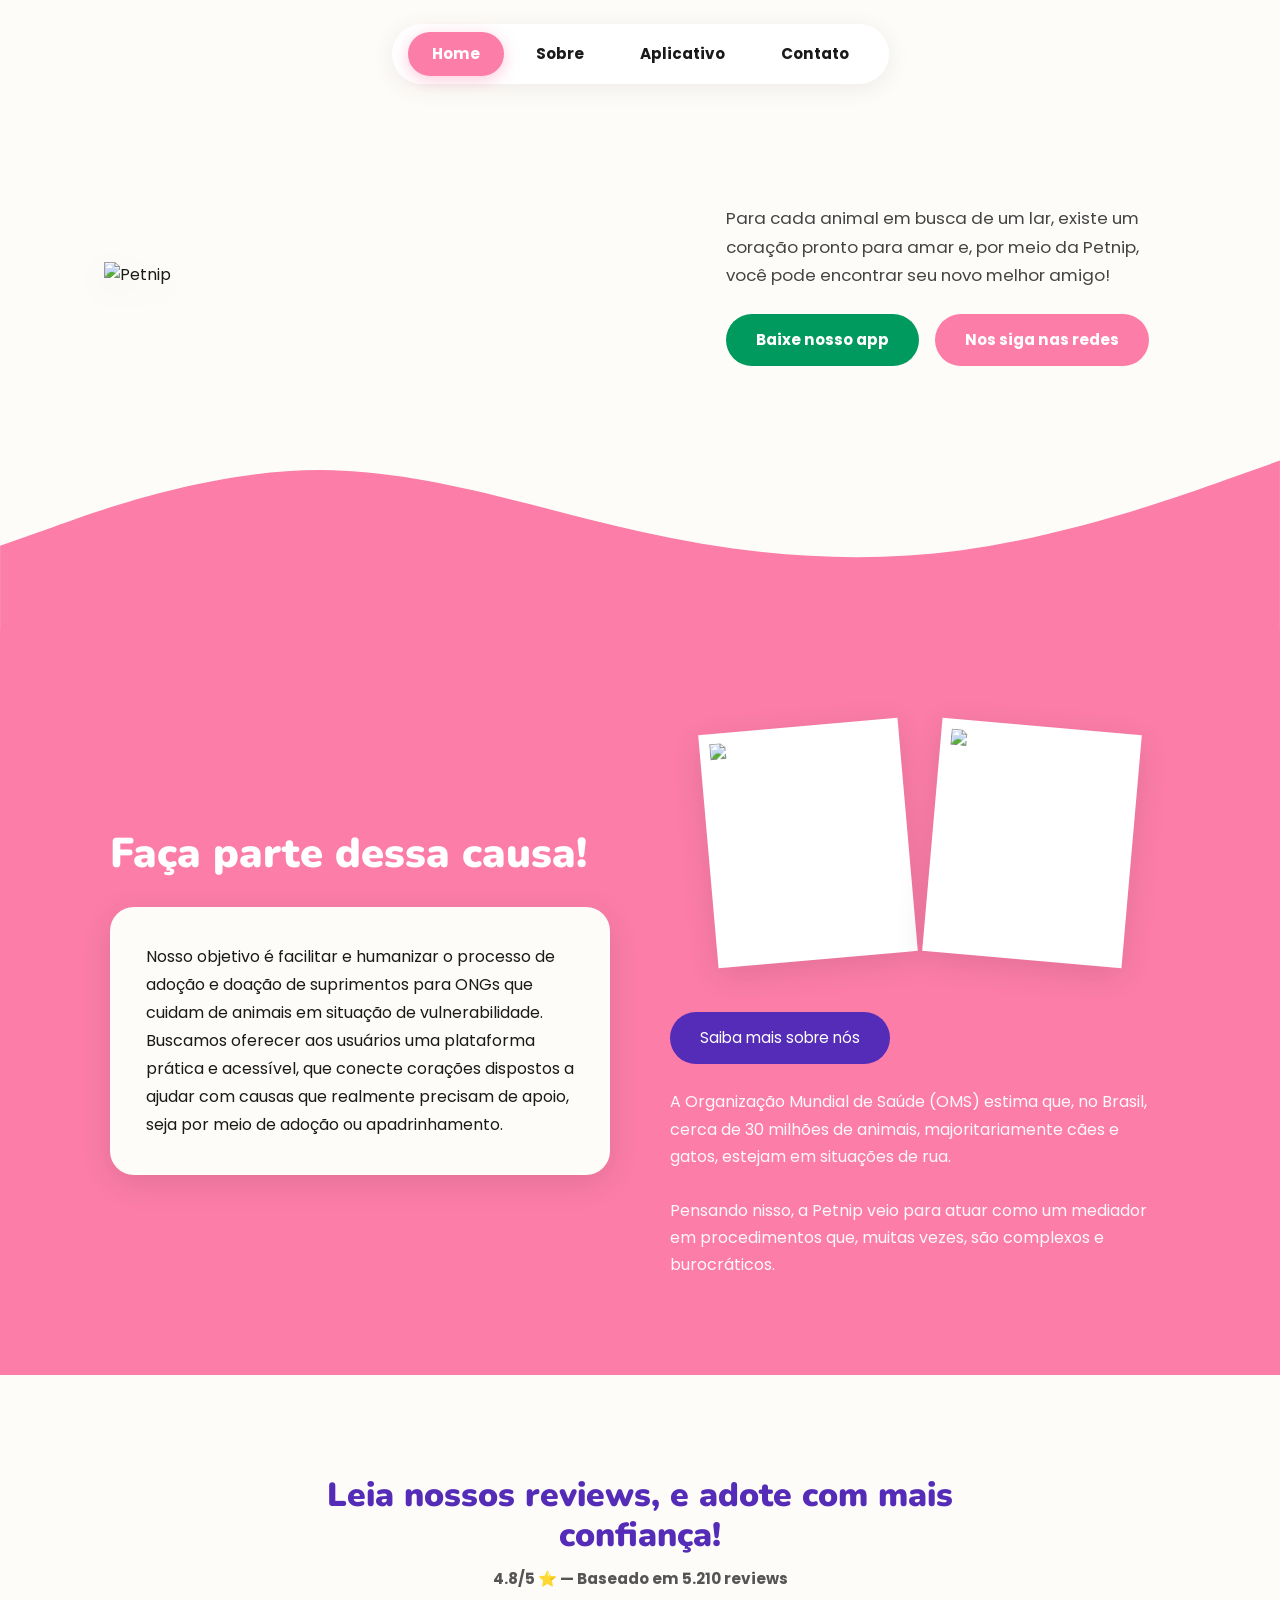
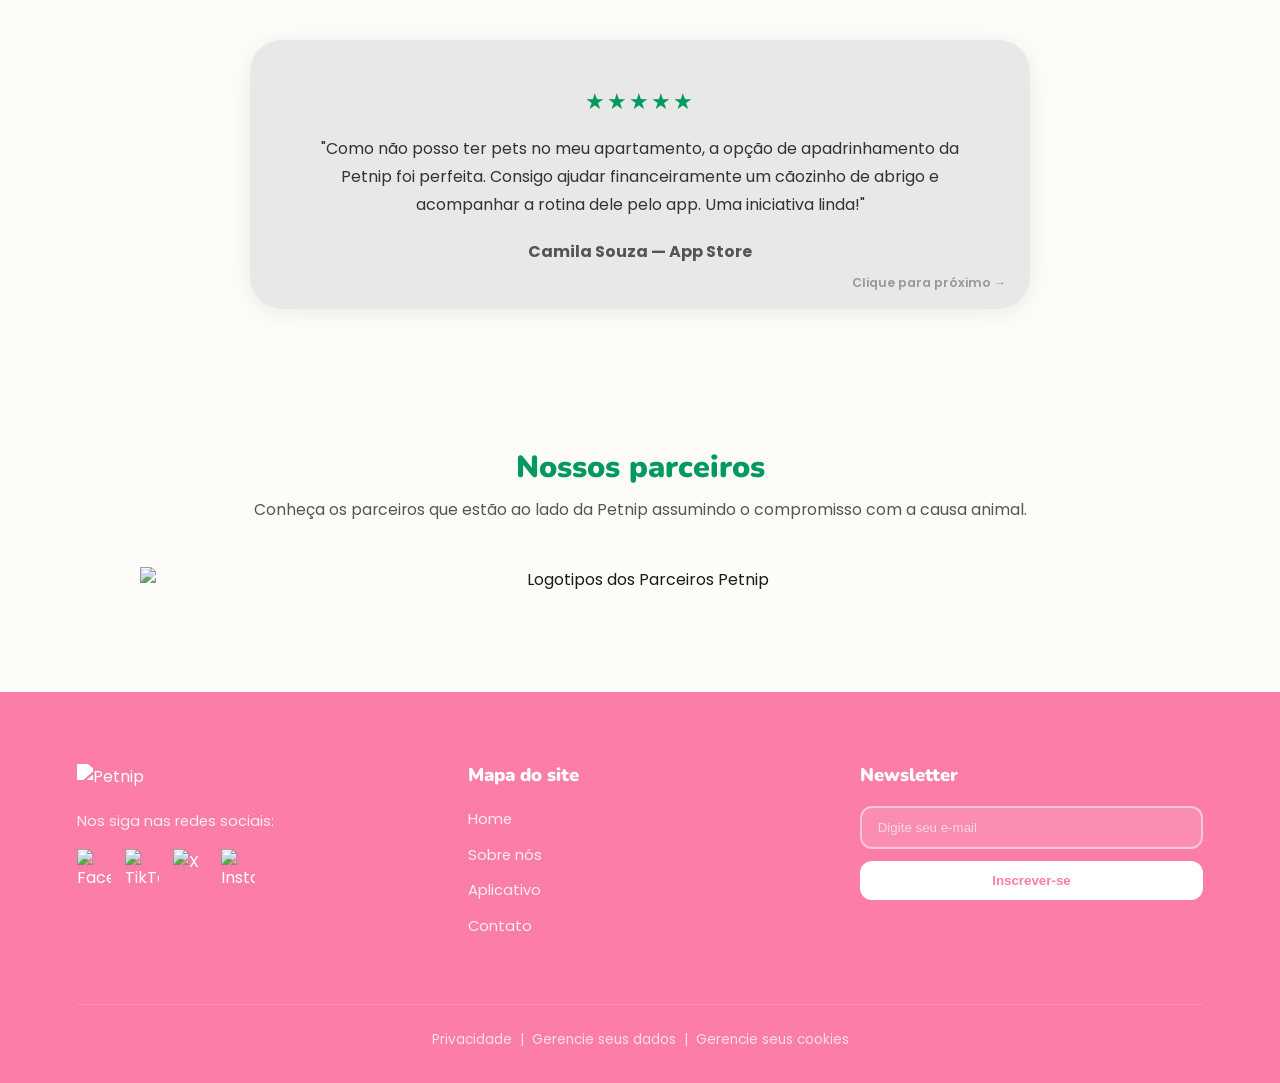
==== commit fa21f1c2: "Update index.html" ====
--- a/index.html
+++ b/index.html
@@ -139,6 +139,9 @@
         .btn-white { background-color: white; color: var(--rosa); border: 2px solid var(--rosa); }
         .btn-white:hover { background-color: var(--rosa); color: white; transform: translateY(-2px); box-shadow: 0 8px 20px rgba(251, 125, 168, 0.3); }
 
+        .btn-purple { background-color: var(--roxo); color: white; }
+        .btn-purple:hover { background-color: #432292; transform: translateY(-2px); box-shadow: 0 8px 20px rgba(85, 44, 183, 0.3); }
+
         /* ===========================
            HOME — HERO (NOVO LAYOUT)
         =========================== */
@@ -147,10 +150,10 @@
             position: relative;
             padding-top: 160px; 
             min-height: 70vh; 
-            padding-bottom: 220px; /* Respiro gigante para a onda não encostar no logo */
+            padding-bottom: 220px; 
             display: flex;
             flex-direction: column;
-            justify-content: center; /* Centraliza o conteúdo verticalmente */
+            justify-content: center; 
             overflow: hidden;
         }
 
@@ -200,13 +203,13 @@
         /* Onda Base Rosa ajustada perfeitamente */
         .hero-bottom-wave {
             position: absolute;
-            bottom: -1px; /* Evita fresta sub-pixel */
+            bottom: -1px; 
             left: 0;
             width: 100%;
-            height: 22.22vw; /* Proporção exata do viewbox 320/1440 */
+            height: 22.22vw; 
             min-height: 100px;
             background-image: url("data:image/svg+xml,%3Csvg viewBox='0 0 1440 320' xmlns='http://www.w3.org/2000/svg'%3E%3Cpath fill='%23fb7da8' d='M0,224L60,202.7C120,181,240,139,360,138.7C480,139,600,181,720,208C840,235,960,245,1080,229.3C1200,213,1320,171,1380,149.3L1440,128L1440,320L1380,320C1320,320,1200,320,1080,320C960,320,840,320,720,320C600,320,480,320,360,320C240,320,120,320,60,320L0,320Z'/%3E%3C/svg%3E");
-            background-size: 100% 100%; /* Força o preenchimento exato da largura e altura sem cortes */
+            background-size: 100% 100%; 
             background-position: bottom left;
             background-repeat: no-repeat;
             z-index: 1;
@@ -239,8 +242,10 @@
         .polaroid:hover { box-shadow: var(--shadow-hover); z-index: 2; }
         .polaroid:nth-child(1):hover { transform: rotate(-2deg) scale(1.04); }
         .polaroid:nth-child(2):hover { transform: rotate(2deg) scale(1.04); }
-        .cause-cta-area { text-align: right; width: 100%; }
-        .cause-cta-area p { margin-top: 20px; font-size: 0.88rem; max-width: 350px; margin-left: auto; opacity: 0.9; line-height: 1.65; }
+        
+        .cause-cta-area { text-align: left; width: 100%; margin-top: 16px; }
+        .cause-cta-area p { margin-top: 24px; font-size: 1rem; max-width: 480px; margin-left: 0; opacity: 0.95; line-height: 1.7; font-weight: 400; }
+        
         .transition-bar { width: 100%; display: block; line-height: 0; background-color: var(--off-white); }
 
         /* ===========================
@@ -444,8 +449,8 @@
                     <div class="polaroid"><img src="https://raw.githubusercontent.com/nckmacdodmd-gif/petnip/ac9fdbb9e31c8f2131e5999077cb90ffa524a75a/Imagens%20Homepage/Foto%20polaroid%20gato.jpg" alt="Gato" loading="lazy"></div>
                 </div>
                 <div class="cause-cta-area">
-                    <a href="#sobre" onclick="showPage('sobre')" class="btn btn-white" style="font-weight: 900;">Saiba mais sobre nós</a>
-                    <p>A Organização Mundial de Saúde (OMS) estima que, no Brasil, cerca de 30 milhões de animais, majoritariamente cães e gatos, estejam em situações de rua. Pensando nisso, a Petnip veio para atuar como um mediador em procedimentos que, muitas vezes, são complexos e burocráticos.</p>
+                    <a href="#sobre" onclick="showPage('sobre')" class="btn btn-purple" style="font-weight: 400;">Saiba mais sobre nós</a>
+                    <p>A Organização Mundial de Saúde (OMS) estima que, no Brasil, cerca de 30 milhões de animais, majoritariamente cães e gatos, estejam em situações de rua.<br><br>Pensando nisso, a Petnip veio para atuar como um mediador em procedimentos que, muitas vezes, são complexos e burocráticos.</p>
                 </div>
             </div>
         </div>
